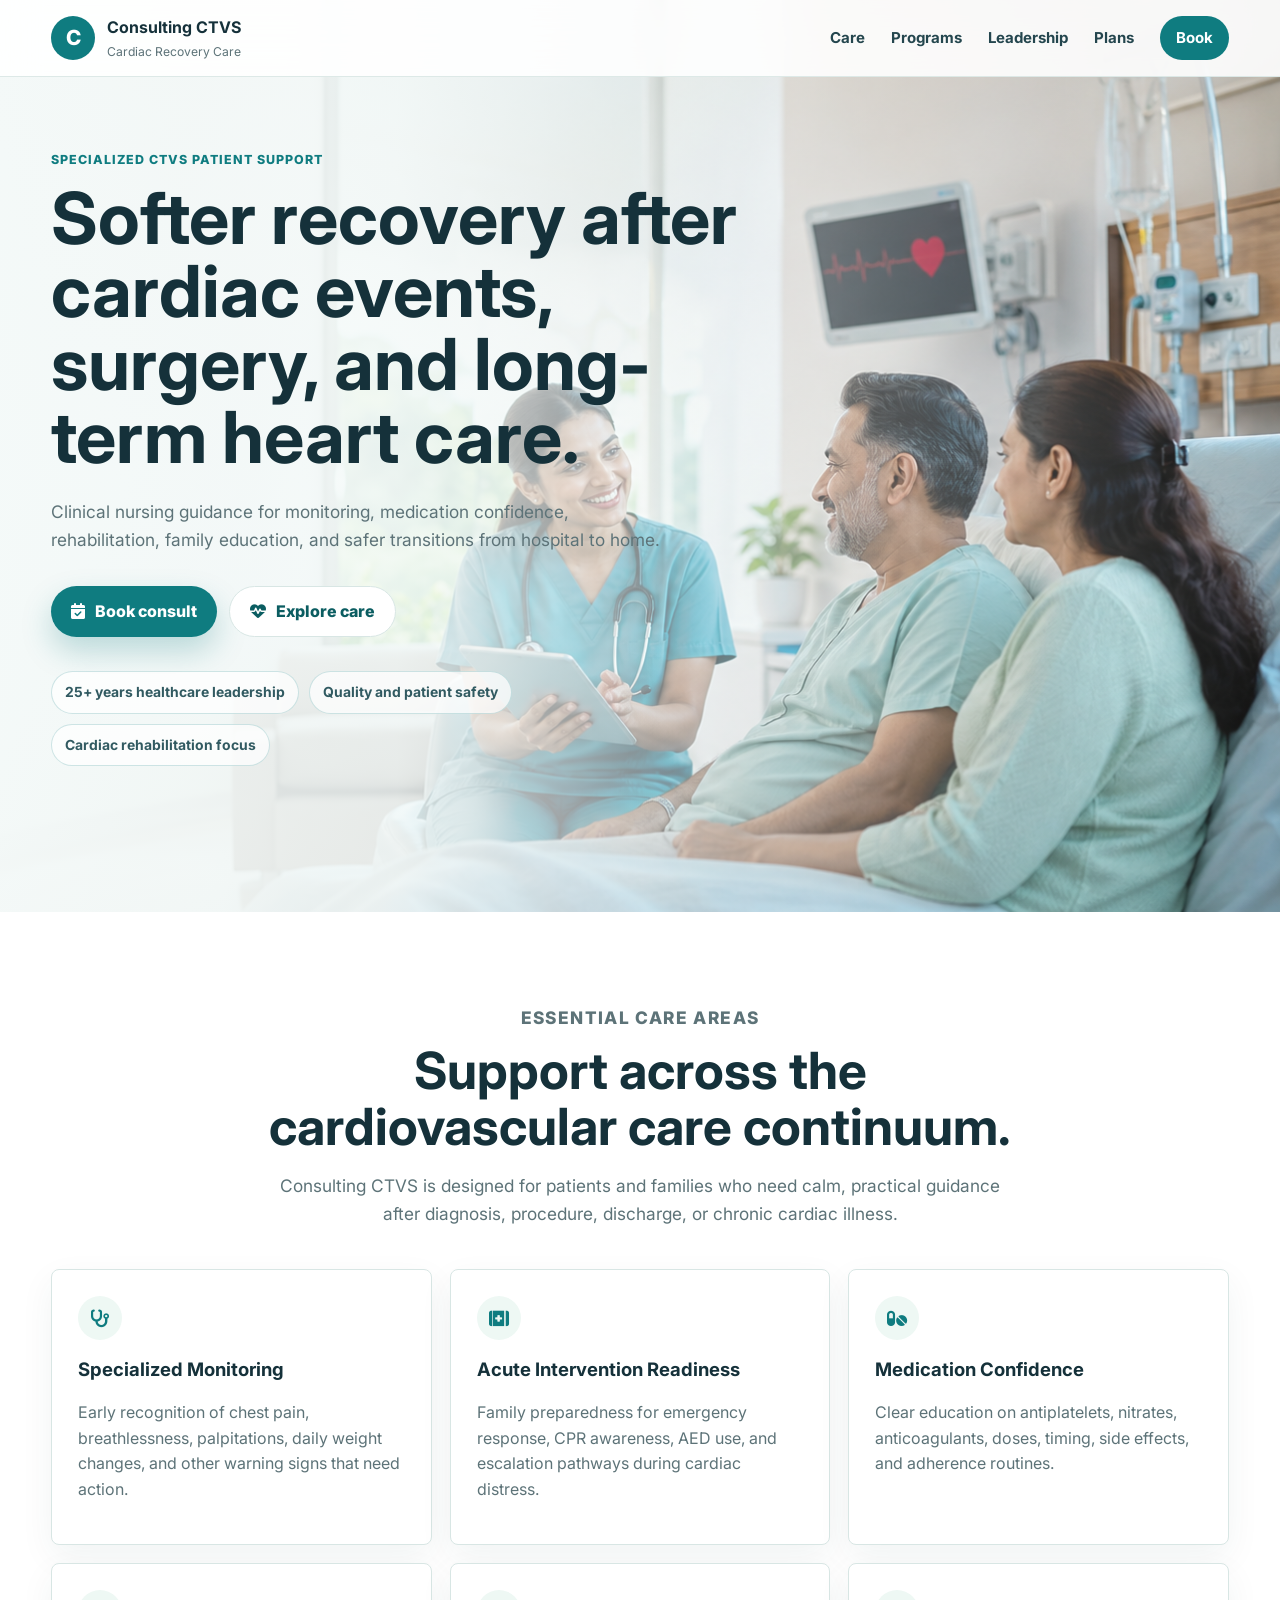
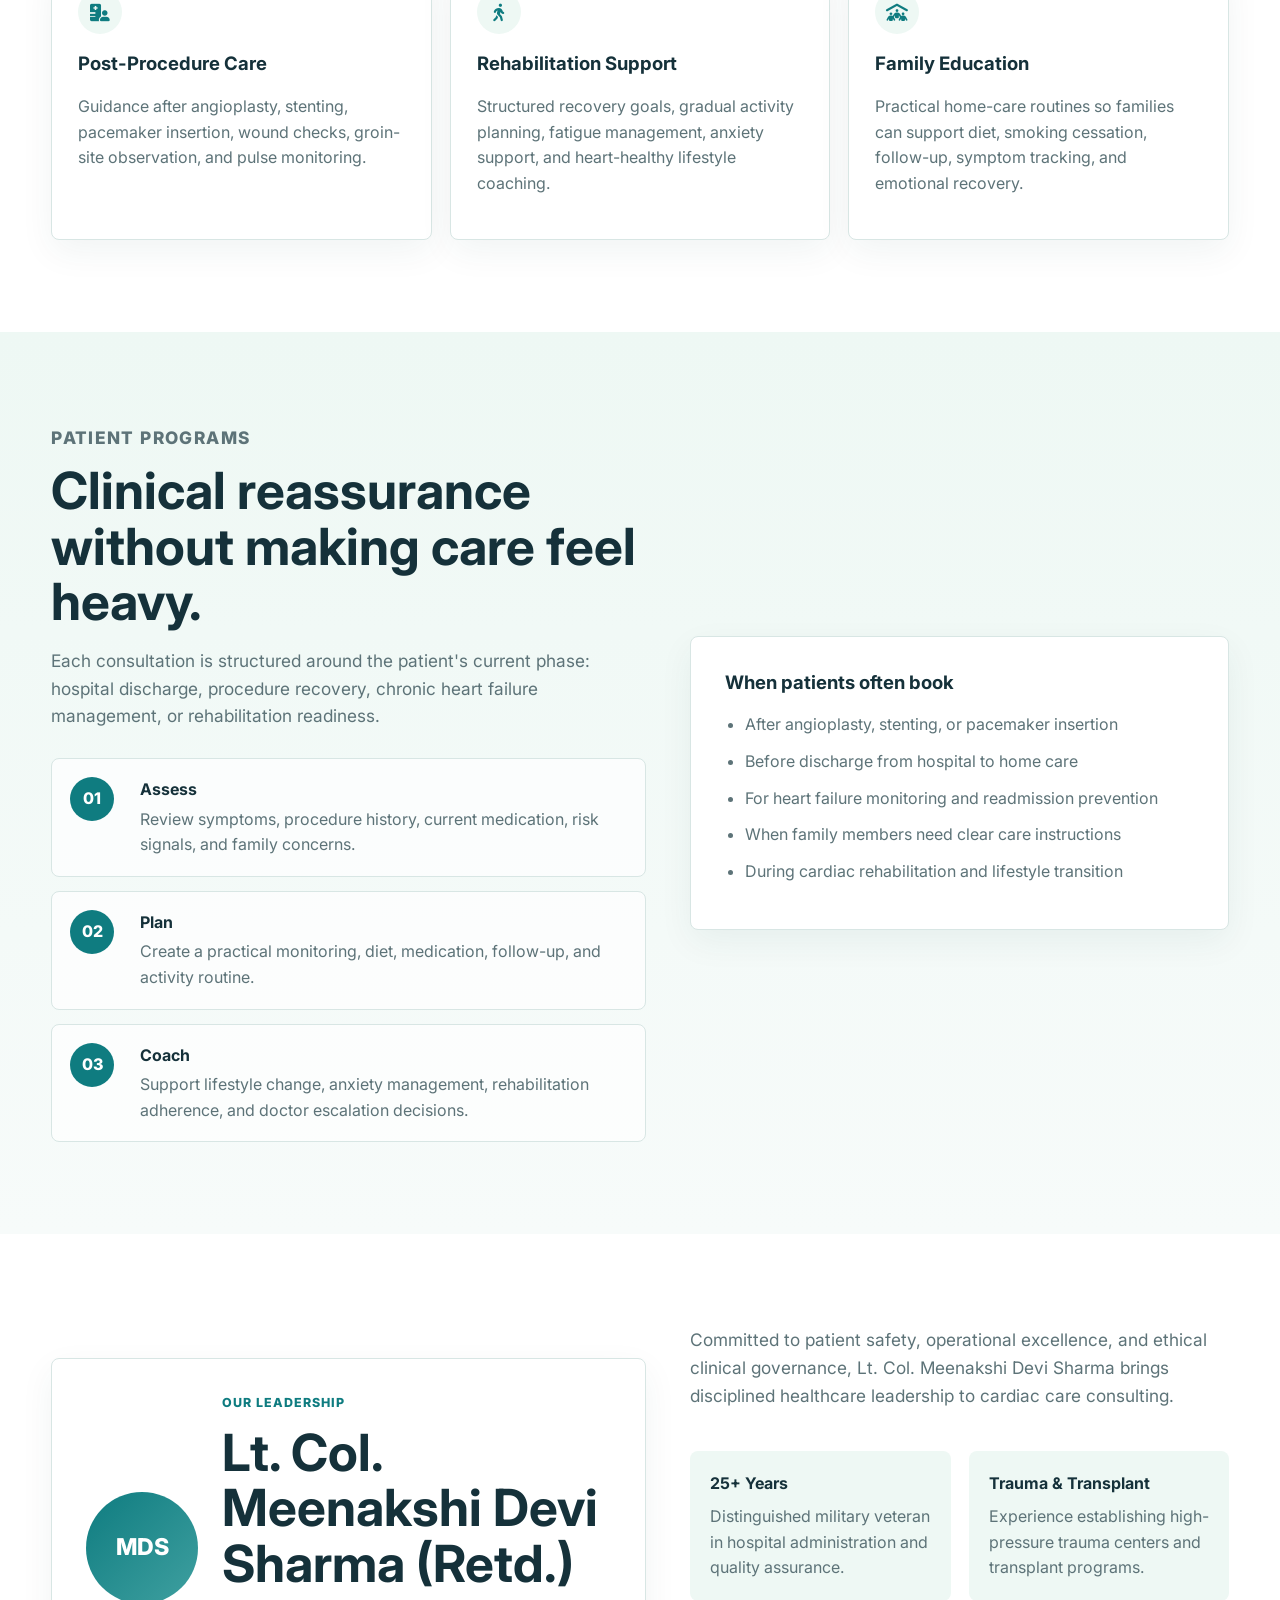
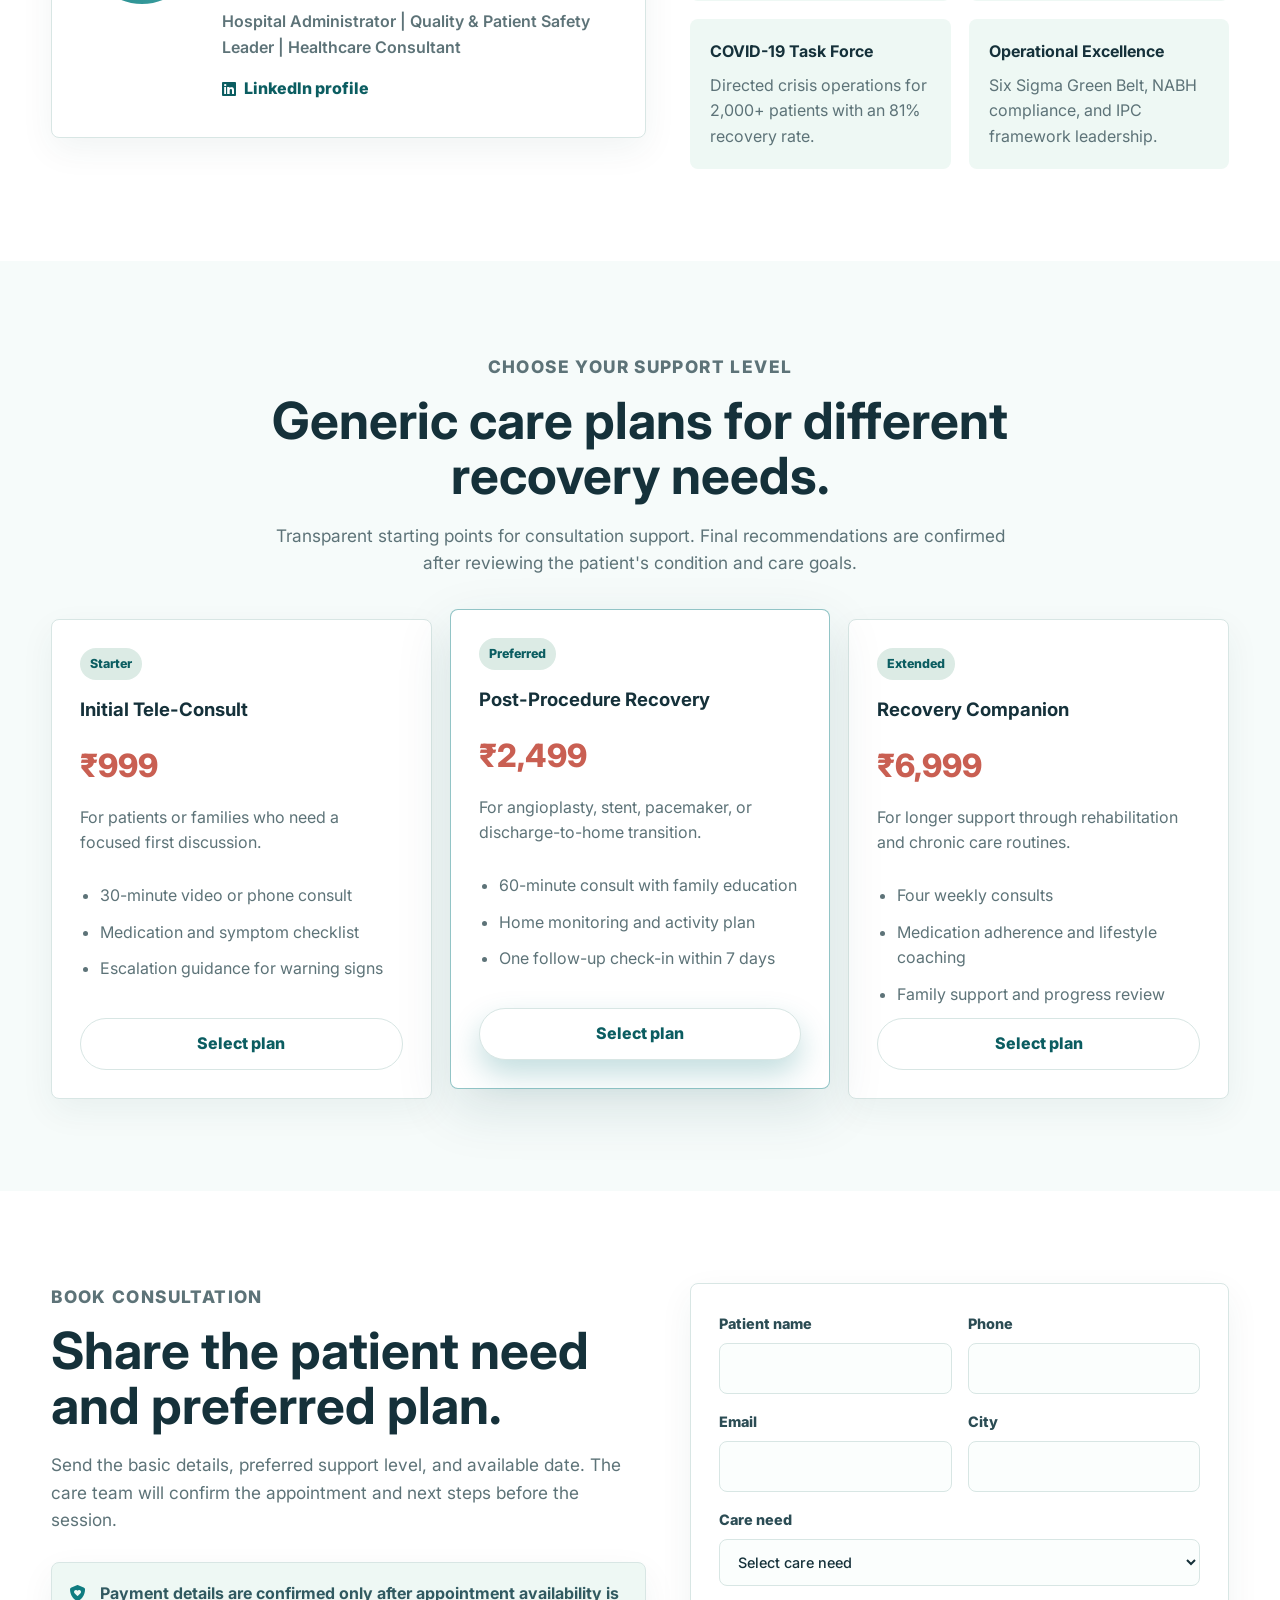
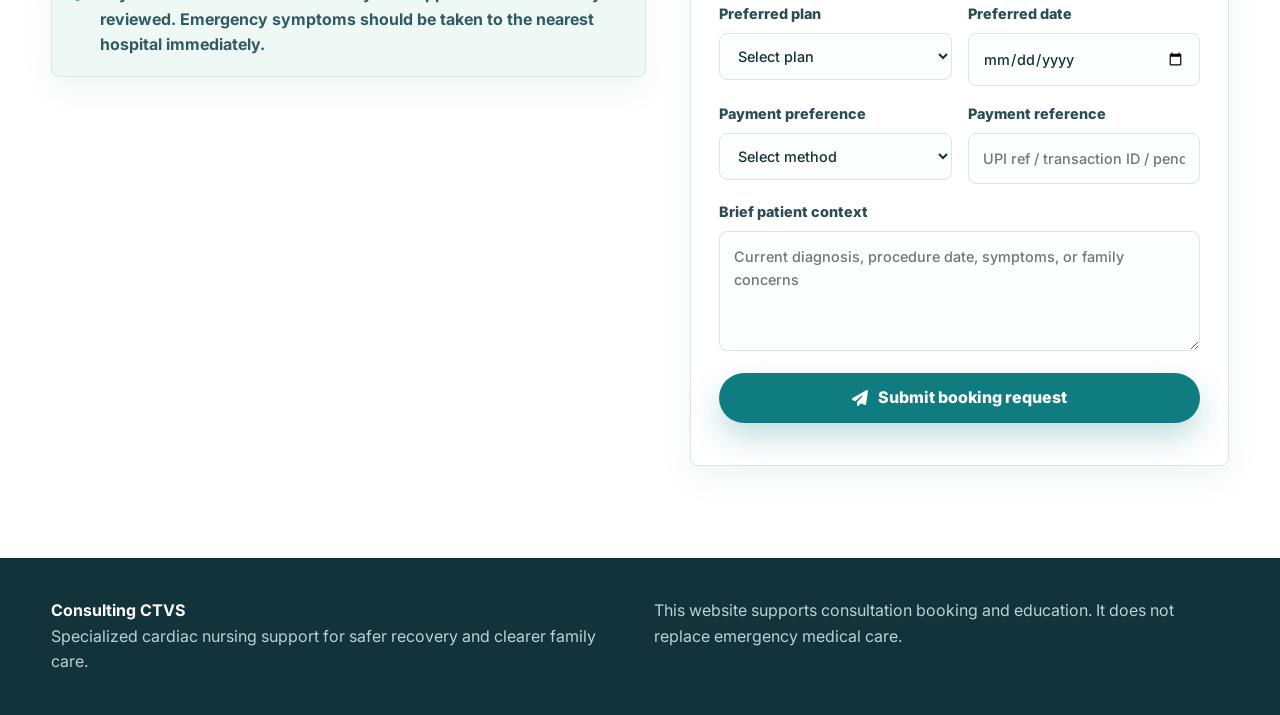
==== index.html @ a28c06e9 "Adding files Adding files" ====
<!DOCTYPE html>
<html lang="en">
<head>
    <meta charset="UTF-8">
    <meta name="viewport" content="width=device-width, initial-scale=1.0">
    <meta name="description" content="Consulting CTVS cardiac nursing support for recovery, rehabilitation, education, and patient safety.">
    <title>Consulting CTVS | Cardiac Nursing & Recovery Support</title>
    <link rel="preconnect" href="https://fonts.googleapis.com">
    <link rel="preconnect" href="https://fonts.gstatic.com" crossorigin>
    <link href="https://fonts.googleapis.com/css2?family=Inter:wght@400;500;600;700;800&display=swap" rel="stylesheet">
    <link rel="stylesheet" href="https://cdnjs.cloudflare.com/ajax/libs/font-awesome/6.5.1/css/all.min.css">
    <link rel="stylesheet" href="style.css">
</head>
<body>
    <header class="site-header">
        <div class="container nav-shell">
            <a class="brand" href="#home" aria-label="Consulting CTVS home">
                <span class="brand-mark">C</span>
                <span>
                    <strong>Consulting CTVS</strong>
                    <small>Cardiac Recovery Care</small>
                </span>
            </a>
            <button class="menu-button" type="button" aria-label="Open navigation" aria-expanded="false">
                <i class="fa-solid fa-bars"></i>
            </button>
            <nav class="nav-links" aria-label="Primary navigation">
                <a href="#care">Care</a>
                <a href="#programs">Programs</a>
                <a href="#leadership">Leadership</a>
                <a href="#plans">Plans</a>
                <a class="nav-cta" href="#book">Book</a>
            </nav>
        </div>
    </header>

    <main>
        <section class="hero" id="home" aria-label="Cardiac recovery consultation">
            <img class="hero-image" src="assets/cardiac-care-hero.png" alt="Cardiac nurse consulting with a patient and family in a calm recovery room">
            <div class="hero-shade"></div>
            <div class="container hero-content">
                <p class="eyebrow">Specialized CTVS patient support</p>
                <h1>Softer recovery after cardiac events, surgery, and long-term heart care.</h1>
                <p class="hero-copy">Clinical nursing guidance for monitoring, medication confidence, rehabilitation, family education, and safer transitions from hospital to home.</p>
                <div class="hero-actions">
                    <a class="btn btn-primary" href="#book"><i class="fa-solid fa-calendar-check"></i> Book consult</a>
                    <a class="btn btn-secondary" href="#care"><i class="fa-solid fa-heart-pulse"></i> Explore care</a>
                </div>
                <div class="trust-strip" aria-label="Key credentials">
                    <span>25+ years healthcare leadership</span>
                    <span>Quality and patient safety</span>
                    <span>Cardiac rehabilitation focus</span>
                </div>
            </div>
        </section>

        <section class="care-section" id="care">
            <div class="container">
                <div class="section-heading">
                    <p class="eyebrow">Essential care areas</p>
                    <h2>Support across the cardiovascular care continuum.</h2>
                    <p>Consulting CTVS is designed for patients and families who need calm, practical guidance after diagnosis, procedure, discharge, or chronic cardiac illness.</p>
                </div>
                <div class="care-grid">
                    <article class="care-card">
                        <i class="fa-solid fa-stethoscope"></i>
                        <h3>Specialized Monitoring</h3>
                        <p>Early recognition of chest pain, breathlessness, palpitations, daily weight changes, and other warning signs that need action.</p>
                    </article>
                    <article class="care-card">
                        <i class="fa-solid fa-kit-medical"></i>
                        <h3>Acute Intervention Readiness</h3>
                        <p>Family preparedness for emergency response, CPR awareness, AED use, and escalation pathways during cardiac distress.</p>
                    </article>
                    <article class="care-card">
                        <i class="fa-solid fa-pills"></i>
                        <h3>Medication Confidence</h3>
                        <p>Clear education on antiplatelets, nitrates, anticoagulants, doses, timing, side effects, and adherence routines.</p>
                    </article>
                    <article class="care-card">
                        <i class="fa-solid fa-hospital-user"></i>
                        <h3>Post-Procedure Care</h3>
                        <p>Guidance after angioplasty, stenting, pacemaker insertion, wound checks, groin-site observation, and pulse monitoring.</p>
                    </article>
                    <article class="care-card">
                        <i class="fa-solid fa-person-walking"></i>
                        <h3>Rehabilitation Support</h3>
                        <p>Structured recovery goals, gradual activity planning, fatigue management, anxiety support, and heart-healthy lifestyle coaching.</p>
                    </article>
                    <article class="care-card">
                        <i class="fa-solid fa-people-roof"></i>
                        <h3>Family Education</h3>
                        <p>Practical home-care routines so families can support diet, smoking cessation, follow-up, symptom tracking, and emotional recovery.</p>
                    </article>
                </div>
            </div>
        </section>

        <section class="program-section" id="programs">
            <div class="container split-layout">
                <div>
                    <p class="eyebrow">Patient programs</p>
                    <h2>Clinical reassurance without making care feel heavy.</h2>
                    <p>Each consultation is structured around the patient's current phase: hospital discharge, procedure recovery, chronic heart failure management, or rehabilitation readiness.</p>
                    <div class="timeline">
                        <div><span>01</span><strong>Assess</strong><p>Review symptoms, procedure history, current medication, risk signals, and family concerns.</p></div>
                        <div><span>02</span><strong>Plan</strong><p>Create a practical monitoring, diet, medication, follow-up, and activity routine.</p></div>
                        <div><span>03</span><strong>Coach</strong><p>Support lifestyle change, anxiety management, rehabilitation adherence, and doctor escalation decisions.</p></div>
                    </div>
                </div>
                <aside class="calm-panel">
                    <h3>When patients often book</h3>
                    <ul>
                        <li>After angioplasty, stenting, or pacemaker insertion</li>
                        <li>Before discharge from hospital to home care</li>
                        <li>For heart failure monitoring and readmission prevention</li>
                        <li>When family members need clear care instructions</li>
                        <li>During cardiac rehabilitation and lifestyle transition</li>
                    </ul>
                </aside>
            </div>
        </section>

        <section class="leadership-section" id="leadership">
            <div class="container leadership-grid">
                <div class="leader-card">
                    <div class="leader-initials">MDS</div>
                    <div>
                        <p class="eyebrow">Our leadership</p>
                        <h2>Lt. Col. Meenakshi Devi Sharma (Retd.)</h2>
                        <p class="leader-title">Hospital Administrator | Quality & Patient Safety Leader | Healthcare Consultant</p>
                        <a class="linkedin-link" href="https://www.linkedin.com/in/lt-col-meenakshi-sharma-retd-bb0514139/" target="_blank" rel="noopener noreferrer"><i class="fa-brands fa-linkedin"></i> LinkedIn profile</a>
                    </div>
                </div>
                <div class="leader-details">
                    <p>Committed to patient safety, operational excellence, and ethical clinical governance, Lt. Col. Meenakshi Devi Sharma brings disciplined healthcare leadership to cardiac care consulting.</p>
                    <div class="credential-grid">
                        <div><strong>25+ Years</strong><span>Distinguished military veteran in hospital administration and quality assurance.</span></div>
                        <div><strong>Trauma & Transplant</strong><span>Experience establishing high-pressure trauma centers and transplant programs.</span></div>
                        <div><strong>COVID-19 Task Force</strong><span>Directed crisis operations for 2,000+ patients with an 81% recovery rate.</span></div>
                        <div><strong>Operational Excellence</strong><span>Six Sigma Green Belt, NABH compliance, and IPC framework leadership.</span></div>
                    </div>
                </div>
            </div>
        </section>

        <section class="plans-section" id="plans">
            <div class="container">
                <div class="section-heading">
                    <p class="eyebrow">Choose your support level</p>
                    <h2>Generic care plans for different recovery needs.</h2>
                    <p>Transparent starting points for consultation support. Final recommendations are confirmed after reviewing the patient's condition and care goals.</p>
                </div>
                <div class="plans-grid">
                    <article class="plan-card" data-plan="Initial Tele-Consult" data-price="999">
                        <span class="plan-label">Starter</span>
                        <h3>Initial Tele-Consult</h3>
                        <p class="price">₹999</p>
                        <p>For patients or families who need a focused first discussion.</p>
                        <ul>
                            <li>30-minute video or phone consult</li>
                            <li>Medication and symptom checklist</li>
                            <li>Escalation guidance for warning signs</li>
                        </ul>
                        <button class="btn btn-plan" type="button">Select plan</button>
                    </article>
                    <article class="plan-card featured" data-plan="Post-Procedure Recovery" data-price="2499">
                        <span class="plan-label">Preferred</span>
                        <h3>Post-Procedure Recovery</h3>
                        <p class="price">₹2,499</p>
                        <p>For angioplasty, stent, pacemaker, or discharge-to-home transition.</p>
                        <ul>
                            <li>60-minute consult with family education</li>
                            <li>Home monitoring and activity plan</li>
                            <li>One follow-up check-in within 7 days</li>
                        </ul>
                        <button class="btn btn-primary btn-plan" type="button">Select plan</button>
                    </article>
                    <article class="plan-card" data-plan="Recovery Companion" data-price="6999">
                        <span class="plan-label">Extended</span>
                        <h3>Recovery Companion</h3>
                        <p class="price">₹6,999</p>
                        <p>For longer support through rehabilitation and chronic care routines.</p>
                        <ul>
                            <li>Four weekly consults</li>
                            <li>Medication adherence and lifestyle coaching</li>
                            <li>Family support and progress review</li>
                        </ul>
                        <button class="btn btn-plan" type="button">Select plan</button>
                    </article>
                </div>
            </div>
        </section>

        <section class="booking-section" id="book">
            <div class="container booking-grid">
                <div class="booking-copy">
                    <p class="eyebrow">Book consultation</p>
                    <h2>Share the patient need and preferred plan.</h2>
                    <p>Send the basic details, preferred support level, and available date. The care team will confirm the appointment and next steps before the session.</p>
                    <div class="payment-note">
                        <i class="fa-solid fa-shield-heart"></i>
                        <span>Payment details are confirmed only after appointment availability is reviewed. Emergency symptoms should be taken to the nearest hospital immediately.</span>
                    </div>
                </div>
                <form class="booking-form" id="bookingForm">
                    <div class="form-row">
                        <label>Patient name
                            <input type="text" name="patientName" required autocomplete="name">
                        </label>
                        <label>Phone
                            <input type="tel" name="phone" required autocomplete="tel">
                        </label>
                    </div>
                    <div class="form-row">
                        <label>Email
                            <input type="email" name="email" required autocomplete="email">
                        </label>
                        <label>City
                            <input type="text" name="city" required autocomplete="address-level2">
                        </label>
                    </div>
                    <label>Care need
                        <select name="careNeed" required>
                            <option value="" selected disabled>Select care need</option>
                            <option>Post angioplasty / stenting</option>
                            <option>Pacemaker recovery</option>
                            <option>Heart failure home monitoring</option>
                            <option>Medication and lifestyle education</option>
                            <option>Cardiac rehabilitation support</option>
                            <option>Family education session</option>
                        </select>
                    </label>
                    <div class="form-row">
                        <label>Preferred plan
                            <select name="plan" id="planSelect" required>
                                <option value="" selected disabled>Select plan</option>
                                <option value="Initial Tele-Consult" data-price="999">Initial Tele-Consult - ₹999</option>
                                <option value="Post-Procedure Recovery" data-price="2499">Post-Procedure Recovery - ₹2,499</option>
                                <option value="Recovery Companion" data-price="6999">Recovery Companion - ₹6,999</option>
                            </select>
                        </label>
                        <label>Preferred date
                            <input type="date" name="preferredDate" required>
                        </label>
                    </div>
                    <div class="form-row">
                        <label>Payment preference
                            <select name="paymentMethod" required>
                                <option value="" selected disabled>Select method</option>
                                <option>UPI</option>
                                <option>Card payment link</option>
                                <option>Bank transfer</option>
                                <option>Pay after confirmation</option>
                            </select>
                        </label>
                        <label>Payment reference
                            <input type="text" name="paymentReference" placeholder="UPI ref / transaction ID / pending">
                        </label>
                    </div>
                    <label>Brief patient context
                        <textarea name="message" rows="4" placeholder="Current diagnosis, procedure date, symptoms, or family concerns"></textarea>
                    </label>
                    <input type="hidden" name="selectedPrice" id="selectedPrice">
                    <button class="btn btn-primary submit-button" id="submitButton" type="submit"><i class="fa-solid fa-paper-plane"></i> Submit booking request</button>
                    <p class="form-message" id="formMessage" role="status"></p>
                </form>
            </div>
        </section>
    </main>

    <footer class="site-footer">
        <div class="container footer-grid">
            <div>
                <strong>Consulting CTVS</strong>
                <p>Specialized cardiac nursing support for safer recovery and clearer family care.</p>
            </div>
            <p>This website supports consultation booking and education. It does not replace emergency medical care.</p>
        </div>
    </footer>

    <script src="script.js"></script>
</body>
</html>
---- style.css ----
:root {
    --bg: #f6fbfa;
    --surface: #ffffff;
    --ink: #15313a;
    --muted: #5d7378;
    --teal: #0f7c80;
    --teal-dark: #0b5d61;
    --sage: #dcebe5;
    --mint: #eef8f4;
    --coral: #c95f52;
    --line: #d8e6e4;
    --shadow: 0 20px 55px rgba(14, 72, 78, 0.13);
    --radius: 8px;
    --container: 1180px;
}

* {
    box-sizing: border-box;
}

html {
    scroll-behavior: smooth;
}

body {
    margin: 0;
    font-family: Inter, Arial, sans-serif;
    color: var(--ink);
    background: var(--bg);
    line-height: 1.6;
}

img {
    display: block;
    max-width: 100%;
}

a {
    color: inherit;
    text-decoration: none;
}

.container {
    width: min(92%, var(--container));
    margin: 0 auto;
}

.site-header {
    position: fixed;
    inset: 0 0 auto 0;
    z-index: 20;
    background: rgba(255, 255, 255, 0.88);
    border-bottom: 1px solid rgba(216, 230, 228, 0.86);
    backdrop-filter: blur(18px);
}

.nav-shell {
    min-height: 76px;
    display: flex;
    align-items: center;
    justify-content: space-between;
    gap: 24px;
}

.brand {
    display: inline-flex;
    align-items: center;
    gap: 12px;
    min-width: 236px;
}

.brand-mark {
    width: 44px;
    height: 44px;
    display: grid;
    place-items: center;
    border-radius: 50%;
    background: var(--teal);
    color: #fff;
    font-weight: 800;
    font-size: 1.3rem;
}

.brand strong,
.brand small {
    display: block;
}

.brand small {
    color: var(--muted);
    font-size: 0.76rem;
    margin-top: 1px;
}

.nav-links {
    display: flex;
    align-items: center;
    gap: 26px;
    font-weight: 700;
    font-size: 0.94rem;
}

.nav-links a {
    color: #24464e;
}

.nav-cta {
    background: var(--teal);
    color: #fff !important;
    padding: 10px 16px;
    border-radius: 999px;
}

.menu-button {
    display: none;
    width: 44px;
    height: 44px;
    border: 1px solid var(--line);
    background: #fff;
    color: var(--teal);
    border-radius: 50%;
    font-size: 1.05rem;
}

.hero {
    min-height: 94vh;
    position: relative;
    display: flex;
    align-items: center;
    overflow: hidden;
    padding-top: 76px;
    background: #e8f4f1;
}

.hero-image,
.hero-shade {
    position: absolute;
    inset: 0;
    width: 100%;
    height: 100%;
}

.hero-image {
    object-fit: cover;
    object-position: center right;
}

.hero-shade {
    background: linear-gradient(90deg, rgba(246, 251, 250, 0.96) 0%, rgba(246, 251, 250, 0.87) 31%, rgba(246, 251, 250, 0.42) 57%, rgba(246, 251, 250, 0.05) 100%);
}

.hero-content {
    position: relative;
    z-index: 2;
    max-width: 710px;
    margin-left: max(4vw, calc((100vw - var(--container)) / 2));
    padding: 74px 0 54px;
}

.eyebrow {
    margin: 0 0 12px;
    color: var(--teal);
    font-size: 0.78rem;
    font-weight: 800;
    letter-spacing: 0.08em;
    text-transform: uppercase;
}

h1,
h2,
h3,
p {
    margin-top: 0;
}

h1 {
    font-size: clamp(2.55rem, 5.6vw, 5.6rem);
    line-height: 1.02;
    letter-spacing: 0;
    margin-bottom: 24px;
}

h2 {
    font-size: clamp(2rem, 4vw, 3.25rem);
    line-height: 1.08;
    letter-spacing: 0;
    margin-bottom: 18px;
}

h3 {
    font-size: 1.16rem;
    line-height: 1.25;
}

.hero-copy,
.section-heading p,
.split-layout > div > p,
.leader-details > p,
.booking-copy > p {
    color: var(--muted);
    font-size: 1.08rem;
}

.hero-copy {
    max-width: 620px;
    margin-bottom: 32px;
}

.hero-actions {
    display: flex;
    flex-wrap: wrap;
    gap: 12px;
    margin-bottom: 34px;
}

.btn {
    min-height: 48px;
    display: inline-flex;
    align-items: center;
    justify-content: center;
    gap: 10px;
    border: 0;
    border-radius: 999px;
    padding: 12px 20px;
    font: inherit;
    font-weight: 800;
    cursor: pointer;
    transition: transform 180ms ease, box-shadow 180ms ease, background 180ms ease;
}

.btn:hover {
    transform: translateY(-1px);
}

.btn-primary {
    background: var(--teal);
    color: #fff;
    box-shadow: 0 14px 30px rgba(15, 124, 128, 0.25);
}

.btn-primary:hover {
    background: var(--teal-dark);
}

.btn-secondary,
.btn-plan {
    color: var(--teal-dark);
    background: #fff;
    border: 1px solid var(--line);
}

.trust-strip {
    width: min(100%, 680px);
    display: flex;
    flex-wrap: wrap;
    gap: 10px;
}

.trust-strip span {
    border: 1px solid rgba(15, 124, 128, 0.2);
    background: rgba(255, 255, 255, 0.72);
    border-radius: 999px;
    padding: 9px 13px;
    color: #315a61;
    font-size: 0.87rem;
    font-weight: 700;
}

section {
    padding: 92px 0;
}

.section-heading {
    max-width: 760px;
    margin: 0 auto 42px;
    text-align: center;
}

.care-section {
    background: var(--surface);
}

.care-grid,
.plans-grid,
.credential-grid {
    display: grid;
    grid-template-columns: repeat(3, 1fr);
    gap: 18px;
}

.care-card,
.plan-card,
.leader-card,
.calm-panel,
.booking-form,
.payment-note {
    background: var(--surface);
    border: 1px solid var(--line);
    border-radius: var(--radius);
    box-shadow: 0 12px 35px rgba(17, 65, 70, 0.06);
}

.care-card {
    padding: 26px;
}

.care-card i {
    width: 44px;
    height: 44px;
    display: grid;
    place-items: center;
    border-radius: 50%;
    background: var(--mint);
    color: var(--teal);
    margin-bottom: 18px;
    font-size: 1.1rem;
}

.care-card p,
.plan-card p,
.plan-card li,
.leader-details span,
.timeline p,
.calm-panel li,
.site-footer p {
    color: var(--muted);
}

.program-section {
    background: linear-gradient(180deg, var(--mint), #f7fbfa);
}

.split-layout,
.leadership-grid,
.booking-grid {
    display: grid;
    grid-template-columns: 1.05fr 0.95fr;
    gap: 44px;
    align-items: center;
}

.timeline {
    display: grid;
    gap: 14px;
    margin-top: 28px;
}

.timeline div {
    display: grid;
    grid-template-columns: 56px 1fr;
    gap: 4px 14px;
    align-items: start;
    padding: 18px;
    background: rgba(255, 255, 255, 0.72);
    border: 1px solid var(--line);
    border-radius: var(--radius);
}

.timeline span {
    grid-row: span 2;
    width: 44px;
    height: 44px;
    display: grid;
    place-items: center;
    border-radius: 50%;
    background: var(--teal);
    color: #fff;
    font-weight: 800;
}

.timeline p {
    margin-bottom: 0;
}

.calm-panel {
    padding: 34px;
    background: #fff;
}

.calm-panel ul,
.plan-card ul {
    margin: 0;
    padding-left: 20px;
}

.calm-panel li,
.plan-card li {
    margin: 11px 0;
}

.leadership-section {
    background: var(--surface);
}

.leader-card {
    display: grid;
    grid-template-columns: 112px 1fr;
    gap: 24px;
    padding: 34px;
    align-items: center;
}

.leader-initials {
    width: 112px;
    height: 112px;
    display: grid;
    place-items: center;
    border-radius: 50%;
    background: linear-gradient(135deg, var(--teal), #3fa0a0);
    color: #fff;
    font-weight: 800;
    font-size: 1.45rem;
}

.leader-title {
    color: var(--muted);
    font-weight: 600;
}

.linkedin-link {
    display: inline-flex;
    align-items: center;
    gap: 8px;
    color: var(--teal-dark);
    font-weight: 800;
}

.leader-details {
    display: grid;
    gap: 24px;
}

.credential-grid {
    grid-template-columns: repeat(2, 1fr);
}

.credential-grid div {
    padding: 20px;
    background: var(--mint);
    border-radius: var(--radius);
}

.credential-grid strong,
.credential-grid span {
    display: block;
}

.credential-grid strong {
    margin-bottom: 8px;
}

.plans-section {
    background: var(--bg);
}

.plan-card {
    padding: 28px;
    display: flex;
    flex-direction: column;
    min-height: 100%;
}

.plan-card.featured {
    border-color: rgba(15, 124, 128, 0.45);
    box-shadow: var(--shadow);
    transform: translateY(-10px);
}

.plan-label {
    width: fit-content;
    margin-bottom: 18px;
    padding: 6px 10px;
    border-radius: 999px;
    color: var(--teal-dark);
    background: var(--sage);
    font-weight: 800;
    font-size: 0.78rem;
}

.price {
    color: var(--coral) !important;
    font-size: 2rem;
    font-weight: 800;
    margin-bottom: 14px;
}

.plan-card .btn {
    margin-top: auto;
}

.booking-section {
    background: var(--surface);
}

.booking-grid {
    align-items: start;
}

.booking-copy {
    position: sticky;
    top: 110px;
}

.payment-note {
    margin-top: 28px;
    padding: 18px;
    display: flex;
    gap: 14px;
    background: var(--mint);
    color: #315a61;
    font-weight: 700;
}

.payment-note i {
    color: var(--teal);
    margin-top: 4px;
}

.booking-form {
    padding: 28px;
}

.form-row {
    display: grid;
    grid-template-columns: 1fr 1fr;
    gap: 16px;
}

label {
    display: block;
    color: #2b4c54;
    font-weight: 800;
    font-size: 0.9rem;
    margin-bottom: 16px;
}

input,
select,
textarea {
    width: 100%;
    margin-top: 8px;
    border: 1px solid var(--line);
    border-radius: 8px;
    padding: 13px 14px;
    background: #fbfefd;
    color: var(--ink);
    font: inherit;
    font-weight: 500;
}

input:focus,
select:focus,
textarea:focus {
    outline: 3px solid rgba(15, 124, 128, 0.16);
    border-color: var(--teal);
}

textarea {
    resize: vertical;
}

.submit-button {
    width: 100%;
}

.form-message {
    margin: 14px 0 0;
    font-weight: 800;
    text-align: center;
}

.form-message.success {
    color: #137d4f;
}

.form-message.error {
    color: #a33c32;
}

.site-footer {
    padding: 40px 0;
    background: #12333a;
    color: #fff;
}

.footer-grid {
    display: grid;
    grid-template-columns: 1fr 1fr;
    gap: 28px;
    align-items: start;
}

.site-footer p {
    margin-bottom: 0;
    color: #bdd1d4;
}

@media (max-width: 980px) {
    .nav-links {
        position: absolute;
        top: 76px;
        left: 4%;
        right: 4%;
        display: none;
        flex-direction: column;
        align-items: stretch;
        gap: 0;
        padding: 12px;
        background: #fff;
        border: 1px solid var(--line);
        border-radius: var(--radius);
        box-shadow: var(--shadow);
    }

    .nav-links.active {
        display: flex;
    }

    .nav-links a {
        padding: 13px 12px;
    }

    .nav-cta {
        text-align: center;
        margin-top: 8px;
    }

    .menu-button {
        display: grid;
        place-items: center;
    }

    .hero {
        min-height: auto;
    }

    .hero-shade {
        background: linear-gradient(180deg, rgba(246, 251, 250, 0.95), rgba(246, 251, 250, 0.88));
    }

    .hero-image {
        object-position: center;
        opacity: 0.44;
    }

    .hero-content {
        margin: 0 auto;
        padding: 92px 0 58px;
    }

    .care-grid,
    .plans-grid,
    .split-layout,
    .leadership-grid,
    .booking-grid,
    .footer-grid {
        grid-template-columns: 1fr;
    }

    .plan-card.featured {
        transform: none;
    }

    .booking-copy {
        position: static;
    }
}

@media (max-width: 640px) {
    .brand {
        min-width: 0;
    }

    .brand small {
        display: none;
    }

    .hero-actions,
    .trust-strip {
        flex-direction: column;
    }

    .btn,
    .trust-strip span {
        width: 100%;
    }

    section {
        padding: 66px 0;
    }

    .care-grid,
    .credential-grid,
    .form-row {
        grid-template-columns: 1fr;
    }

    .leader-card {
        grid-template-columns: 1fr;
    }
}
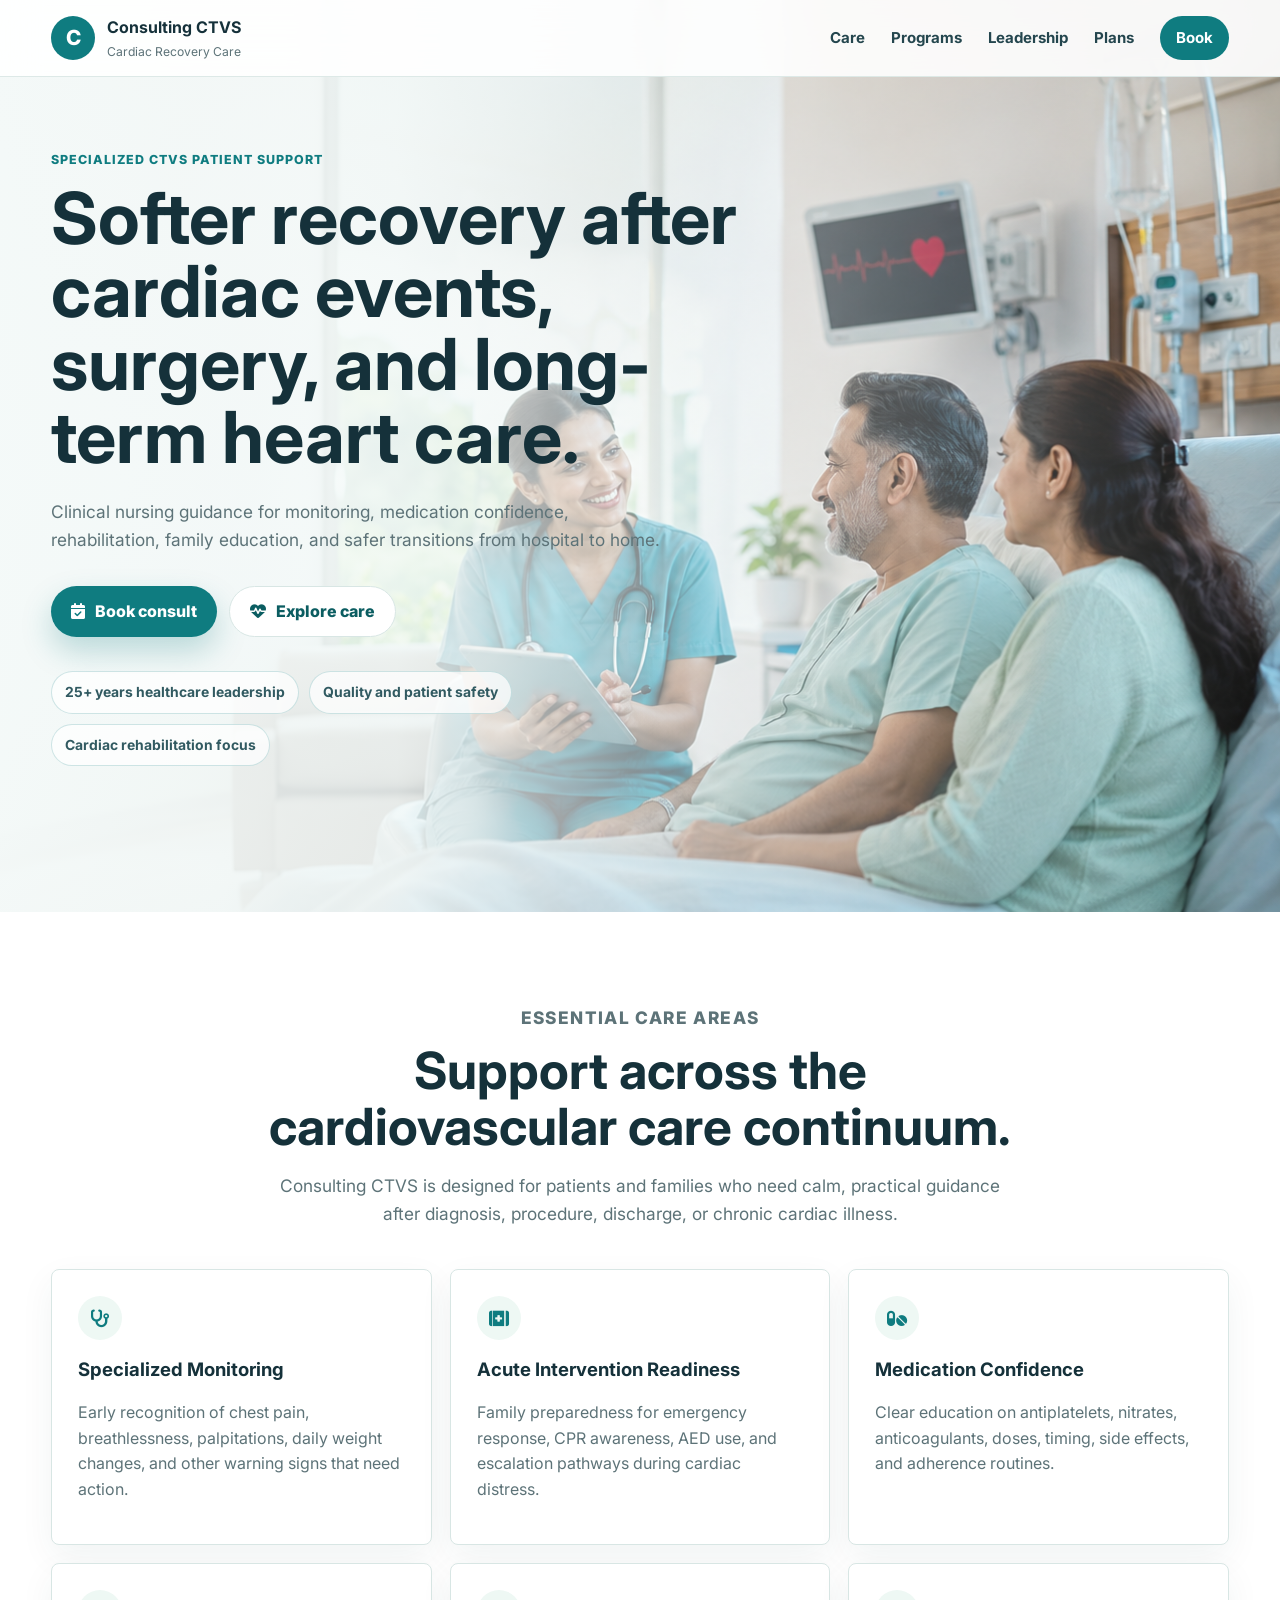
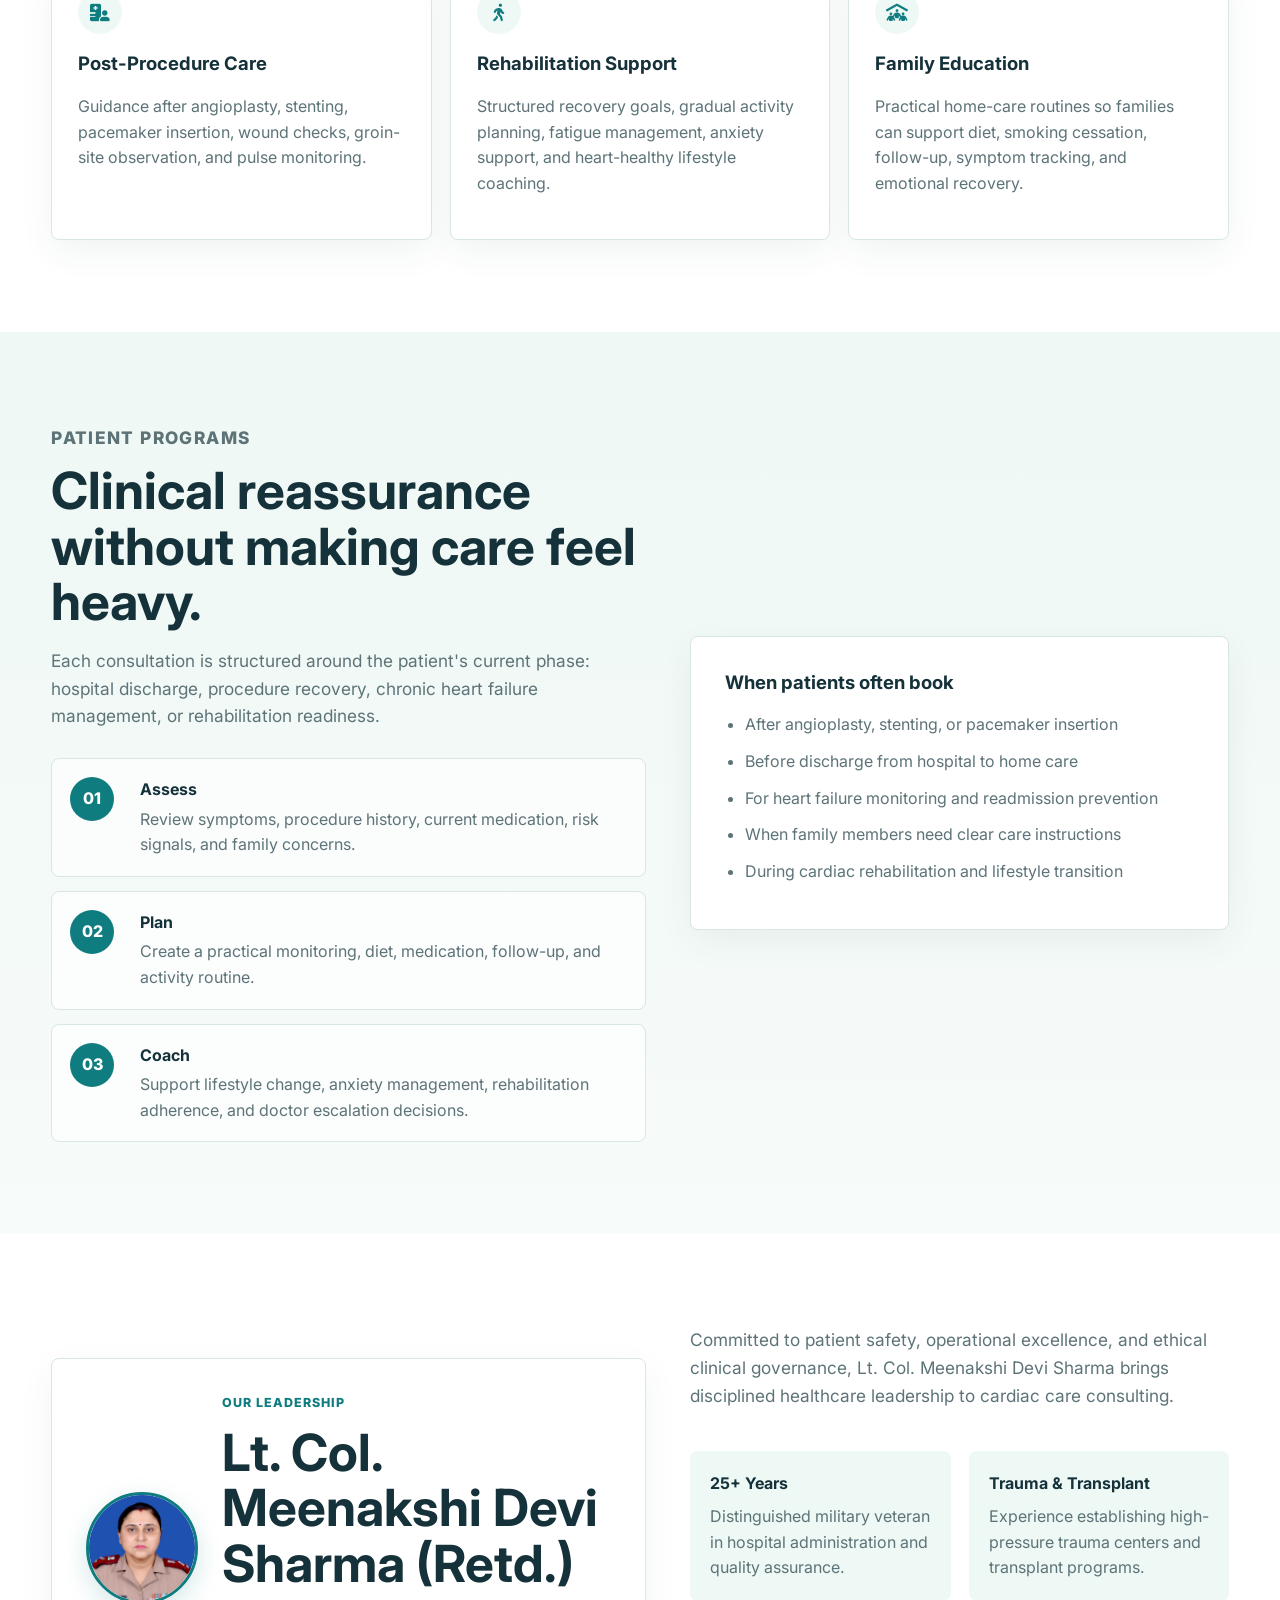
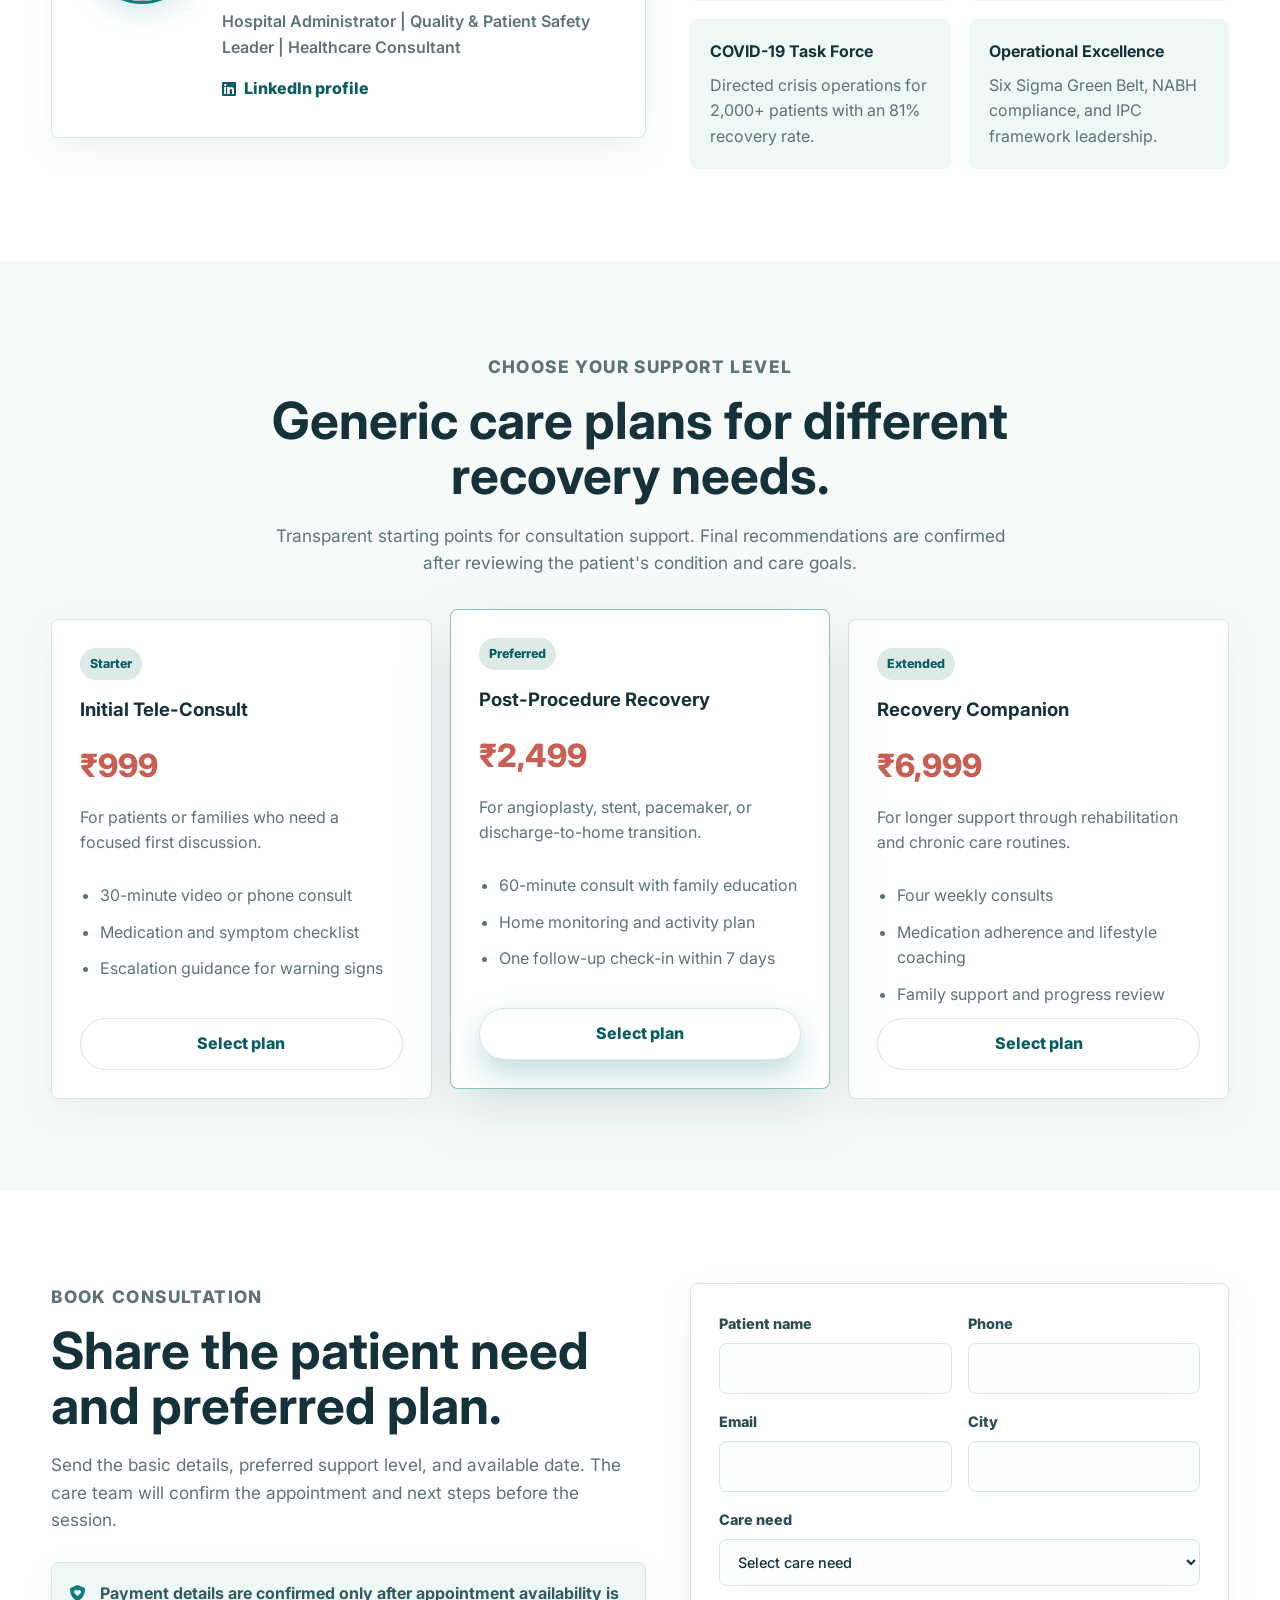
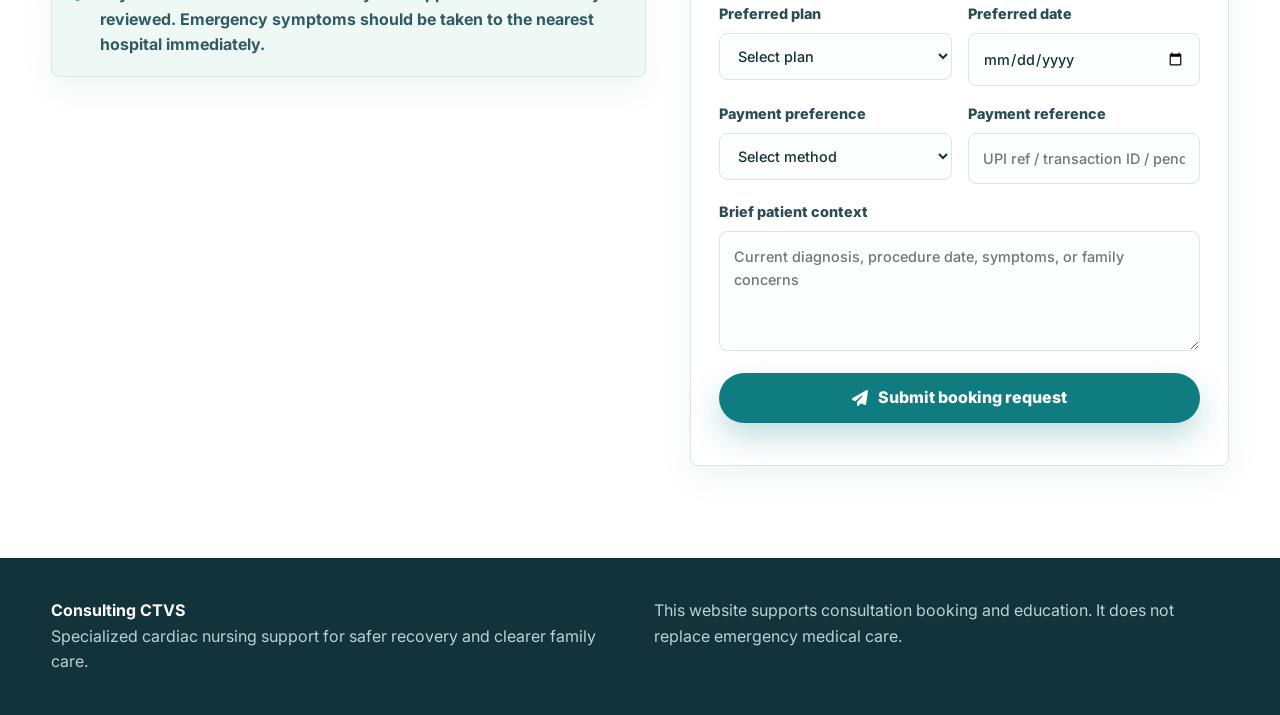
==== commit 782624f9: "Added Image Added Image" ====
--- a/index.html
+++ b/index.html
@@ -1,9 +1,11 @@
 <!DOCTYPE html>
 <html lang="en">
+
 <head>
     <meta charset="UTF-8">
     <meta name="viewport" content="width=device-width, initial-scale=1.0">
-    <meta name="description" content="Consulting CTVS cardiac nursing support for recovery, rehabilitation, education, and patient safety.">
+    <meta name="description"
+        content="Consulting CTVS cardiac nursing support for recovery, rehabilitation, education, and patient safety.">
     <title>Consulting CTVS | Cardiac Nursing & Recovery Support</title>
     <link rel="preconnect" href="https://fonts.googleapis.com">
     <link rel="preconnect" href="https://fonts.gstatic.com" crossorigin>
@@ -11,6 +13,7 @@
     <link rel="stylesheet" href="https://cdnjs.cloudflare.com/ajax/libs/font-awesome/6.5.1/css/all.min.css">
     <link rel="stylesheet" href="style.css">
 </head>
+
 <body>
     <header class="site-header">
         <div class="container nav-shell">
@@ -36,12 +39,14 @@
 
     <main>
         <section class="hero" id="home" aria-label="Cardiac recovery consultation">
-            <img class="hero-image" src="assets/cardiac-care-hero.png" alt="Cardiac nurse consulting with a patient and family in a calm recovery room">
+            <img class="hero-image" src="assets/cardiac-care-hero.png"
+                alt="Cardiac nurse consulting with a patient and family in a calm recovery room">
             <div class="hero-shade"></div>
             <div class="container hero-content">
                 <p class="eyebrow">Specialized CTVS patient support</p>
                 <h1>Softer recovery after cardiac events, surgery, and long-term heart care.</h1>
-                <p class="hero-copy">Clinical nursing guidance for monitoring, medication confidence, rehabilitation, family education, and safer transitions from hospital to home.</p>
+                <p class="hero-copy">Clinical nursing guidance for monitoring, medication confidence, rehabilitation,
+                    family education, and safer transitions from hospital to home.</p>
                 <div class="hero-actions">
                     <a class="btn btn-primary" href="#book"><i class="fa-solid fa-calendar-check"></i> Book consult</a>
                     <a class="btn btn-secondary" href="#care"><i class="fa-solid fa-heart-pulse"></i> Explore care</a>
@@ -59,38 +64,45 @@
                 <div class="section-heading">
                     <p class="eyebrow">Essential care areas</p>
                     <h2>Support across the cardiovascular care continuum.</h2>
-                    <p>Consulting CTVS is designed for patients and families who need calm, practical guidance after diagnosis, procedure, discharge, or chronic cardiac illness.</p>
+                    <p>Consulting CTVS is designed for patients and families who need calm, practical guidance after
+                        diagnosis, procedure, discharge, or chronic cardiac illness.</p>
                 </div>
                 <div class="care-grid">
                     <article class="care-card">
                         <i class="fa-solid fa-stethoscope"></i>
                         <h3>Specialized Monitoring</h3>
-                        <p>Early recognition of chest pain, breathlessness, palpitations, daily weight changes, and other warning signs that need action.</p>
+                        <p>Early recognition of chest pain, breathlessness, palpitations, daily weight changes, and
+                            other warning signs that need action.</p>
                     </article>
                     <article class="care-card">
                         <i class="fa-solid fa-kit-medical"></i>
                         <h3>Acute Intervention Readiness</h3>
-                        <p>Family preparedness for emergency response, CPR awareness, AED use, and escalation pathways during cardiac distress.</p>
+                        <p>Family preparedness for emergency response, CPR awareness, AED use, and escalation pathways
+                            during cardiac distress.</p>
                     </article>
                     <article class="care-card">
                         <i class="fa-solid fa-pills"></i>
                         <h3>Medication Confidence</h3>
-                        <p>Clear education on antiplatelets, nitrates, anticoagulants, doses, timing, side effects, and adherence routines.</p>
+                        <p>Clear education on antiplatelets, nitrates, anticoagulants, doses, timing, side effects, and
+                            adherence routines.</p>
                     </article>
                     <article class="care-card">
                         <i class="fa-solid fa-hospital-user"></i>
                         <h3>Post-Procedure Care</h3>
-                        <p>Guidance after angioplasty, stenting, pacemaker insertion, wound checks, groin-site observation, and pulse monitoring.</p>
+                        <p>Guidance after angioplasty, stenting, pacemaker insertion, wound checks, groin-site
+                            observation, and pulse monitoring.</p>
                     </article>
                     <article class="care-card">
                         <i class="fa-solid fa-person-walking"></i>
                         <h3>Rehabilitation Support</h3>
-                        <p>Structured recovery goals, gradual activity planning, fatigue management, anxiety support, and heart-healthy lifestyle coaching.</p>
+                        <p>Structured recovery goals, gradual activity planning, fatigue management, anxiety support,
+                            and heart-healthy lifestyle coaching.</p>
                     </article>
                     <article class="care-card">
                         <i class="fa-solid fa-people-roof"></i>
                         <h3>Family Education</h3>
-                        <p>Practical home-care routines so families can support diet, smoking cessation, follow-up, symptom tracking, and emotional recovery.</p>
+                        <p>Practical home-care routines so families can support diet, smoking cessation, follow-up,
+                            symptom tracking, and emotional recovery.</p>
                     </article>
                 </div>
             </div>
@@ -101,11 +113,20 @@
                 <div>
                     <p class="eyebrow">Patient programs</p>
                     <h2>Clinical reassurance without making care feel heavy.</h2>
-                    <p>Each consultation is structured around the patient's current phase: hospital discharge, procedure recovery, chronic heart failure management, or rehabilitation readiness.</p>
+                    <p>Each consultation is structured around the patient's current phase: hospital discharge, procedure
+                        recovery, chronic heart failure management, or rehabilitation readiness.</p>
                     <div class="timeline">
-                        <div><span>01</span><strong>Assess</strong><p>Review symptoms, procedure history, current medication, risk signals, and family concerns.</p></div>
-                        <div><span>02</span><strong>Plan</strong><p>Create a practical monitoring, diet, medication, follow-up, and activity routine.</p></div>
-                        <div><span>03</span><strong>Coach</strong><p>Support lifestyle change, anxiety management, rehabilitation adherence, and doctor escalation decisions.</p></div>
+                        <div><span>01</span><strong>Assess</strong>
+                            <p>Review symptoms, procedure history, current medication, risk signals, and family
+                                concerns.</p>
+                        </div>
+                        <div><span>02</span><strong>Plan</strong>
+                            <p>Create a practical monitoring, diet, medication, follow-up, and activity routine.</p>
+                        </div>
+                        <div><span>03</span><strong>Coach</strong>
+                            <p>Support lifestyle change, anxiety management, rehabilitation adherence, and doctor
+                                escalation decisions.</p>
+                        </div>
                     </div>
                 </div>
                 <aside class="calm-panel">
@@ -124,21 +145,30 @@
         <section class="leadership-section" id="leadership">
             <div class="container leadership-grid">
                 <div class="leader-card">
-                    <div class="leader-initials">MDS</div>
+                    <img class="leader-initials" src="assets/meenakshi-sharma.jpg"
+                        alt="Lt. Col. Meenakshi Devi Sharma (Retd.)">
                     <div>
                         <p class="eyebrow">Our leadership</p>
                         <h2>Lt. Col. Meenakshi Devi Sharma (Retd.)</h2>
-                        <p class="leader-title">Hospital Administrator | Quality & Patient Safety Leader | Healthcare Consultant</p>
-                        <a class="linkedin-link" href="https://www.linkedin.com/in/lt-col-meenakshi-sharma-retd-bb0514139/" target="_blank" rel="noopener noreferrer"><i class="fa-brands fa-linkedin"></i> LinkedIn profile</a>
+                        <p class="leader-title">Hospital Administrator | Quality & Patient Safety Leader | Healthcare
+                            Consultant</p>
+                        <a class="linkedin-link"
+                            href="https://www.linkedin.com/in/lt-col-meenakshi-sharma-retd-bb0514139/" target="_blank"
+                            rel="noopener noreferrer"><i class="fa-brands fa-linkedin"></i> LinkedIn profile</a>
                     </div>
                 </div>
                 <div class="leader-details">
-                    <p>Committed to patient safety, operational excellence, and ethical clinical governance, Lt. Col. Meenakshi Devi Sharma brings disciplined healthcare leadership to cardiac care consulting.</p>
+                    <p>Committed to patient safety, operational excellence, and ethical clinical governance, Lt. Col.
+                        Meenakshi Devi Sharma brings disciplined healthcare leadership to cardiac care consulting.</p>
                     <div class="credential-grid">
-                        <div><strong>25+ Years</strong><span>Distinguished military veteran in hospital administration and quality assurance.</span></div>
-                        <div><strong>Trauma & Transplant</strong><span>Experience establishing high-pressure trauma centers and transplant programs.</span></div>
-                        <div><strong>COVID-19 Task Force</strong><span>Directed crisis operations for 2,000+ patients with an 81% recovery rate.</span></div>
-                        <div><strong>Operational Excellence</strong><span>Six Sigma Green Belt, NABH compliance, and IPC framework leadership.</span></div>
+                        <div><strong>25+ Years</strong><span>Distinguished military veteran in hospital administration
+                                and quality assurance.</span></div>
+                        <div><strong>Trauma & Transplant</strong><span>Experience establishing high-pressure trauma
+                                centers and transplant programs.</span></div>
+                        <div><strong>COVID-19 Task Force</strong><span>Directed crisis operations for 2,000+ patients
+                                with an 81% recovery rate.</span></div>
+                        <div><strong>Operational Excellence</strong><span>Six Sigma Green Belt, NABH compliance, and IPC
+                                framework leadership.</span></div>
                     </div>
                 </div>
             </div>
@@ -149,10 +179,11 @@
                 <div class="section-heading">
                     <p class="eyebrow">Choose your support level</p>
                     <h2>Generic care plans for different recovery needs.</h2>
-                    <p>Transparent starting points for consultation support. Final recommendations are confirmed after reviewing the patient's condition and care goals.</p>
+                    <p>Transparent starting points for consultation support. Final recommendations are confirmed after
+                        reviewing the patient's condition and care goals.</p>
                 </div>
                 <div class="plans-grid">
-                    <article class="plan-card" data-plan="Initial Tele-Consult" data-price="999">
+                    <article class="plan-card" data-plan="Initial Tele-Consult (Video/Phone meeting)" data-price="999">
                         <span class="plan-label">Starter</span>
                         <h3>Initial Tele-Consult</h3>
                         <p class="price">₹999</p>
@@ -164,7 +195,8 @@
                         </ul>
                         <button class="btn btn-plan" type="button">Select plan</button>
                     </article>
-                    <article class="plan-card featured" data-plan="Post-Procedure Recovery" data-price="2499">
+                    <article class="plan-card featured" data-plan="Post-Procedure Recovery (Comprehensive follow-up)"
+                        data-price="2499">
                         <span class="plan-label">Preferred</span>
                         <h3>Post-Procedure Recovery</h3>
                         <p class="price">₹2,499</p>
@@ -176,7 +208,9 @@
                         </ul>
                         <button class="btn btn-primary btn-plan" type="button">Select plan</button>
                     </article>
-                    <article class="plan-card" data-plan="Recovery Companion" data-price="6999">
+                    <article class="plan-card"
+                        data-plan="Recovery Companion (Extended in-home or continuous virtual support)"
+                        data-price="6999">
                         <span class="plan-label">Extended</span>
                         <h3>Recovery Companion</h3>
                         <p class="price">₹6,999</p>
@@ -197,10 +231,12 @@
                 <div class="booking-copy">
                     <p class="eyebrow">Book consultation</p>
                     <h2>Share the patient need and preferred plan.</h2>
-                    <p>Send the basic details, preferred support level, and available date. The care team will confirm the appointment and next steps before the session.</p>
+                    <p>Send the basic details, preferred support level, and available date. The care team will confirm
+                        the appointment and next steps before the session.</p>
                     <div class="payment-note">
                         <i class="fa-solid fa-shield-heart"></i>
-                        <span>Payment details are confirmed only after appointment availability is reviewed. Emergency symptoms should be taken to the nearest hospital immediately.</span>
+                        <span>Payment details are confirmed only after appointment availability is reviewed. Emergency
+                            symptoms should be taken to the nearest hospital immediately.</span>
                     </div>
                 </div>
                 <form class="booking-form" id="bookingForm">
@@ -223,21 +259,25 @@
                     <label>Care need
                         <select name="careNeed" required>
                             <option value="" selected disabled>Select care need</option>
-                            <option>Post angioplasty / stenting</option>
-                            <option>Pacemaker recovery</option>
-                            <option>Heart failure home monitoring</option>
-                            <option>Medication and lifestyle education</option>
-                            <option>Cardiac rehabilitation support</option>
-                            <option>Family education session</option>
+                            <option value="Specialized Monitoring">Specialized Monitoring</option>
+                            <option value="Acute Intervention Readiness">Acute Intervention Readiness</option>
+                            <option value="Medication Confidence (e.g., understanding complex drug regimens)">Medication
+                                Confidence</option>
+                            <option value="Post-Procedure Care (e.g., wound care, recovery guidance)">Post-Procedure
+                                Care</option>
+                            <option value="Rehabilitation Support">Rehabilitation Support</option>
                         </select>
                     </label>
                     <div class="form-row">
                         <label>Preferred plan
                             <select name="plan" id="planSelect" required>
                                 <option value="" selected disabled>Select plan</option>
-                                <option value="Initial Tele-Consult" data-price="999">Initial Tele-Consult - ₹999</option>
-                                <option value="Post-Procedure Recovery" data-price="2499">Post-Procedure Recovery - ₹2,499</option>
-                                <option value="Recovery Companion" data-price="6999">Recovery Companion - ₹6,999</option>
+                                <option value="Initial Tele-Consult (Video/Phone meeting)" data-price="999">Initial
+                                    Tele-Consult - ₹999</option>
+                                <option value="Post-Procedure Recovery (Comprehensive follow-up)" data-price="2499">
+                                    Post-Procedure Recovery - ₹2,499</option>
+                                <option value="Recovery Companion (Extended in-home or continuous virtual support)"
+                                    data-price="6999">Recovery Companion - ₹6,999</option>
                             </select>
                         </label>
                         <label>Preferred date
@@ -248,10 +288,11 @@
                         <label>Payment preference
                             <select name="paymentMethod" required>
                                 <option value="" selected disabled>Select method</option>
-                                <option>UPI</option>
-                                <option>Card payment link</option>
-                                <option>Bank transfer</option>
-                                <option>Pay after confirmation</option>
+                                <option value="UPI / QR Code Payment">UPI / QR Code</option>
+                                <option value="Credit Card / Debit Card">Card payment</option>
+                                <option value="Bank Transfer (NEFT/RTGS)">Bank transfer (NEFT/RTGS)</option>
+                                <option value="Cash (If applicable for in-person services)">Cash / Pay after
+                                    confirmation</option>
                             </select>
                         </label>
                         <label>Payment reference
@@ -259,10 +300,12 @@
                         </label>
                     </div>
                     <label>Brief patient context
-                        <textarea name="message" rows="4" placeholder="Current diagnosis, procedure date, symptoms, or family concerns"></textarea>
+                        <textarea name="message" rows="4"
+                            placeholder="Current diagnosis, procedure date, symptoms, or family concerns"></textarea>
                     </label>
                     <input type="hidden" name="selectedPrice" id="selectedPrice">
-                    <button class="btn btn-primary submit-button" id="submitButton" type="submit"><i class="fa-solid fa-paper-plane"></i> Submit booking request</button>
+                    <button class="btn btn-primary submit-button" id="submitButton" type="submit"><i
+                            class="fa-solid fa-paper-plane"></i> Submit booking request</button>
                     <p class="form-message" id="formMessage" role="status"></p>
                 </form>
             </div>
@@ -281,4 +324,5 @@
 
     <script src="script.js"></script>
 </body>
-</html>
+
+</html>
--- a/style.css
+++ b/style.css
@@ -403,13 +403,11 @@
 .leader-initials {
     width: 112px;
     height: 112px;
-    display: grid;
-    place-items: center;
     border-radius: 50%;
-    background: linear-gradient(135deg, var(--teal), #3fa0a0);
-    color: #fff;
-    font-weight: 800;
-    font-size: 1.45rem;
+    object-fit: cover;
+    object-position: center top;
+    border: 3px solid var(--teal);
+    box-shadow: 0 8px 24px rgba(15, 124, 128, 0.18);
 }
 
 .leader-title {
